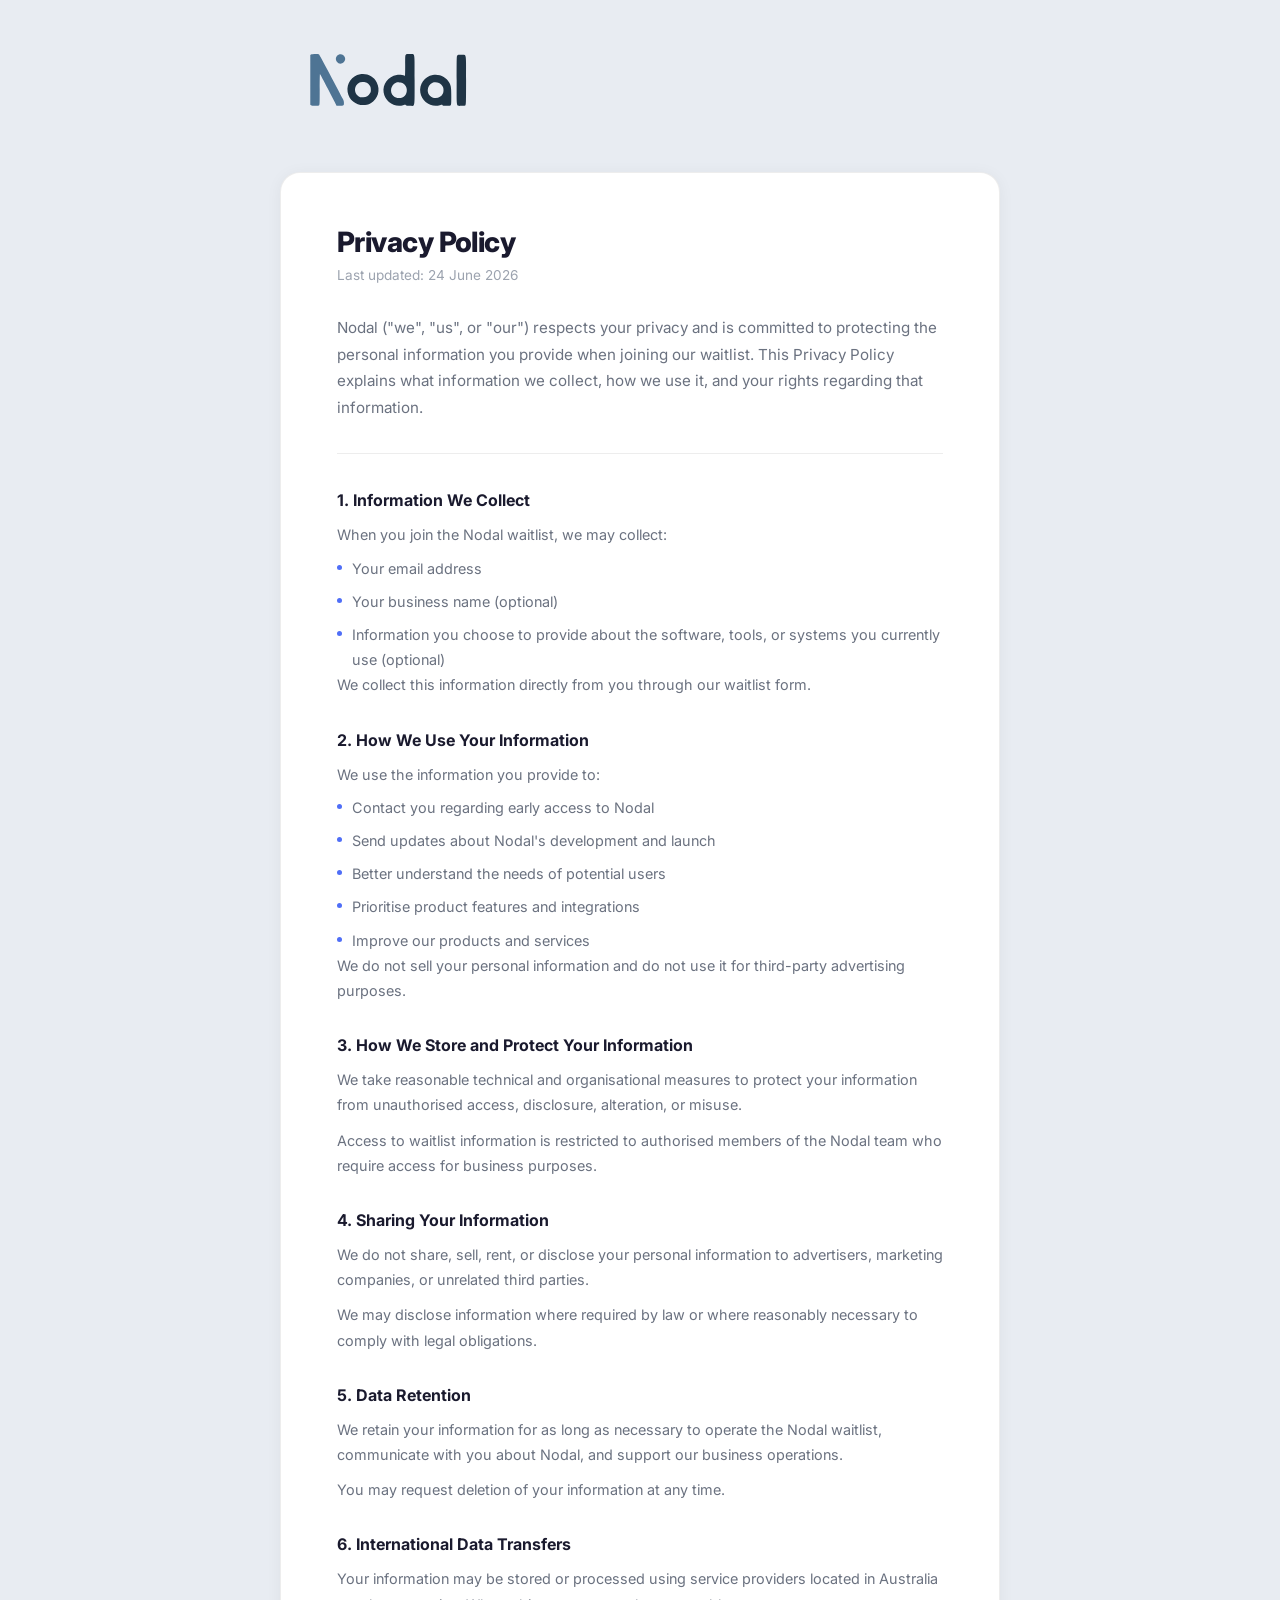
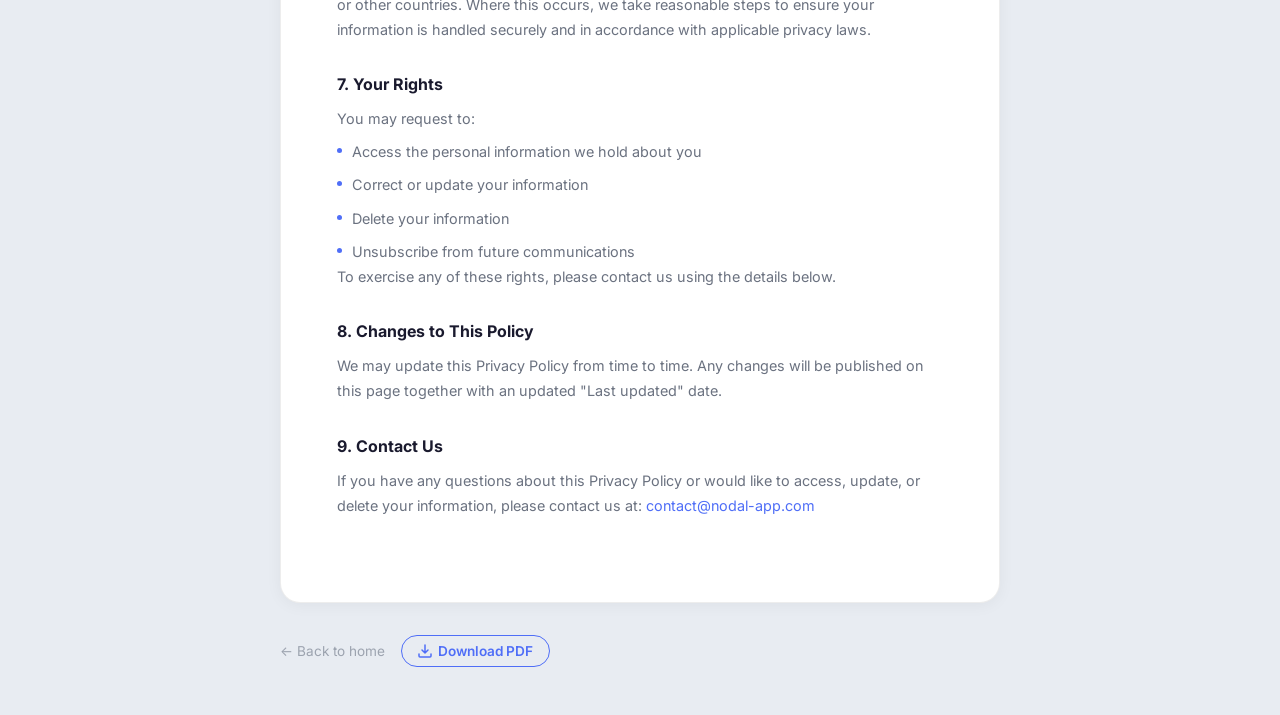
==== privacy.html @ 823ef462 "Add files via upload" ====
<!DOCTYPE html>
<html lang="en">
<head>
  <meta charset="UTF-8" />
  <meta name="viewport" content="width=device-width, initial-scale=1.0" />
  <title>Our Privacy Policy</title>
  <link rel="icon" href="nodal.ico" type="image/x-icon" />
  <link rel="preconnect" href="https://fonts.googleapis.com" />
  <link rel="preconnect" href="https://fonts.gstatic.com" crossorigin />
  <link href="https://fonts.googleapis.com/css2?family=Inter:wght@300;400;500;600;700;800&display=swap" rel="stylesheet" />
  <style>
    *, *::before, *::after {
      box-sizing: border-box;
      margin: 0;
      padding: 0;
    }

    :root {
      --bg: #e8ecf2;
      --card-bg: #ffffff;
      --text-primary: #1a1a2e;
      --text-secondary: #6b7280;
      --text-muted: #9ca3af;
      --accent: #4f6ef7;
      --border: rgba(0, 0, 0, 0.07);
    }

    body {
      font-family: 'Inter', -apple-system, BlinkMacSystemFont, sans-serif;
      background-color: var(--bg);
      color: var(--text-primary);
      min-height: 100vh;
      padding: 48px 24px;
      -webkit-font-smoothing: antialiased;
    }

    .page {
      max-width: 720px;
      margin: 0 auto;
    }

    .logo {
      display: block;
      margin-bottom: 40px;
    }

    .logo img {
      height: 80px;
      width: auto;
    }

    .card {
      background: var(--card-bg);
      border: 1px solid var(--border);
      border-radius: 20px;
      padding: 52px 56px;
      box-shadow: 0 2px 16px rgba(0,0,0,0.05);
    }

    @media (max-width: 600px) {
      .card { padding: 36px 24px; }
    }

    .policy-title {
      font-size: 1.75rem;
      font-weight: 800;
      letter-spacing: -0.02em;
      color: var(--text-primary);
      margin-bottom: 8px;
    }

    .policy-date {
      font-size: 0.85rem;
      color: var(--text-muted);
      margin-bottom: 32px;
    }

    .policy-intro {
      font-size: 0.95rem;
      line-height: 1.75;
      color: var(--text-secondary);
      margin-bottom: 36px;
      padding-bottom: 32px;
      border-bottom: 1px solid var(--border);
    }

    .section {
      margin-bottom: 32px;
    }

    .section h2 {
      font-size: 1rem;
      font-weight: 700;
      color: var(--text-primary);
      margin-bottom: 12px;
    }

    .section p, .section li {
      font-size: 0.9rem;
      line-height: 1.75;
      color: var(--text-secondary);
    }

    .section p + p {
      margin-top: 10px;
    }

    .section ul {
      list-style: none;
      display: flex;
      flex-direction: column;
      gap: 8px;
      margin-top: 8px;
    }

    .section li {
      display: flex;
      gap: 10px;
    }

    .section li::before {
      content: '';
      width: 5px;
      height: 5px;
      border-radius: 50%;
      background: var(--accent);
      flex-shrink: 0;
      margin-top: 9px;
    }

    .section a {
      color: var(--accent);
      text-decoration: none;
    }

    .section a:hover {
      text-decoration: underline;
    }

    .bottom-links {
      display: flex;
      align-items: center;
      gap: 16px;
      margin-top: 32px;
    }

    .back-link {
      display: inline-flex;
      align-items: center;
      gap: 6px;
      font-size: 0.85rem;
      color: var(--text-muted);
      text-decoration: none;
    }

    .back-link:hover {
      color: var(--text-primary);
    }

    .download-btn {
      display: inline-flex;
      align-items: center;
      gap: 6px;
      font-family: inherit;
      font-size: 0.85rem;
      font-weight: 600;
      color: var(--accent);
      background: none;
      border: 1px solid var(--accent);
      border-radius: 100px;
      padding: 7px 16px;
      cursor: pointer;
      text-decoration: none;
      transition: background 0.15s, color 0.15s;
    }

    .download-btn:hover {
      background: var(--accent);
      color: #ffffff;
    }

    .download-btn svg {
      width: 14px;
      height: 14px;
    }

    @media print {
      body { background: #fff; padding: 0; }
      .logo, .bottom-links { display: none; }
      .card {
        border: none;
        border-radius: 0;
        box-shadow: none;
        padding: 0;
      }
    }
  </style>
</head>
<body>
  <div class="page">

    <a href="index.html" class="logo">
      <img src="nodal.svg" alt="Nodal" />
    </a>

    <div class="card">
      <h1 class="policy-title">Privacy Policy</h1>
      <p class="policy-date">Last updated: 24 June 2026</p>

      <p class="policy-intro">
        Nodal ("we", "us", or "our") respects your privacy and is committed to protecting the
        personal information you provide when joining our waitlist. This Privacy Policy explains
        what information we collect, how we use it, and your rights regarding that information.
      </p>

      <div class="section">
        <h2>1. Information We Collect</h2>
        <p>When you join the Nodal waitlist, we may collect:</p>
        <ul>
          <li>Your email address</li>
          <li>Your business name (optional)</li>
          <li>Information you choose to provide about the software, tools, or systems you currently use (optional)</li>
        </ul>
        <p>We collect this information directly from you through our waitlist form.</p>
      </div>

      <div class="section">
        <h2>2. How We Use Your Information</h2>
        <p>We use the information you provide to:</p>
        <ul>
          <li>Contact you regarding early access to Nodal</li>
          <li>Send updates about Nodal's development and launch</li>
          <li>Better understand the needs of potential users</li>
          <li>Prioritise product features and integrations</li>
          <li>Improve our products and services</li>
        </ul>
        <p>We do not sell your personal information and do not use it for third-party advertising purposes.</p>
      </div>

      <div class="section">
        <h2>3. How We Store and Protect Your Information</h2>
        <p>We take reasonable technical and organisational measures to protect your information from unauthorised access, disclosure, alteration, or misuse.</p>
        <p>Access to waitlist information is restricted to authorised members of the Nodal team who require access for business purposes.</p>
      </div>

      <div class="section">
        <h2>4. Sharing Your Information</h2>
        <p>We do not share, sell, rent, or disclose your personal information to advertisers, marketing companies, or unrelated third parties.</p>
        <p>We may disclose information where required by law or where reasonably necessary to comply with legal obligations.</p>
      </div>

      <div class="section">
        <h2>5. Data Retention</h2>
        <p>We retain your information for as long as necessary to operate the Nodal waitlist, communicate with you about Nodal, and support our business operations.</p>
        <p>You may request deletion of your information at any time.</p>
      </div>

      <div class="section">
        <h2>6. International Data Transfers</h2>
        <p>Your information may be stored or processed using service providers located in Australia or other countries. Where this occurs, we take reasonable steps to ensure your information is handled securely and in accordance with applicable privacy laws.</p>
      </div>

      <div class="section">
        <h2>7. Your Rights</h2>
        <p>You may request to:</p>
        <ul>
          <li>Access the personal information we hold about you</li>
          <li>Correct or update your information</li>
          <li>Delete your information</li>
          <li>Unsubscribe from future communications</li>
        </ul>
        <p>To exercise any of these rights, please contact us using the details below.</p>
      </div>

      <div class="section">
        <h2>8. Changes to This Policy</h2>
        <p>We may update this Privacy Policy from time to time. Any changes will be published on this page together with an updated "Last updated" date.</p>
      </div>

      <div class="section">
        <h2>9. Contact Us</h2>
        <p>If you have any questions about this Privacy Policy or would like to access, update, or delete your information, please contact us at: <a href="mailto:contact@nodal-app.com">contact@nodal-app.com</a></p>
      </div>
    </div>

    <div class="bottom-links">
      <a href="index.html" class="back-link">← Back to home</a>
      <button class="download-btn" onclick="window.print()">
        <svg viewBox="0 0 14 14" fill="none"><path d="M7 1v8M4 6l3 3 3-3" stroke="currentColor" stroke-width="1.5" stroke-linecap="round" stroke-linejoin="round"/><path d="M1 10v2a1 1 0 001 1h10a1 1 0 001-1v-2" stroke="currentColor" stroke-width="1.5" stroke-linecap="round"/></svg>
        Download PDF
      </button>
    </div>

  </div>
</body>
</html>
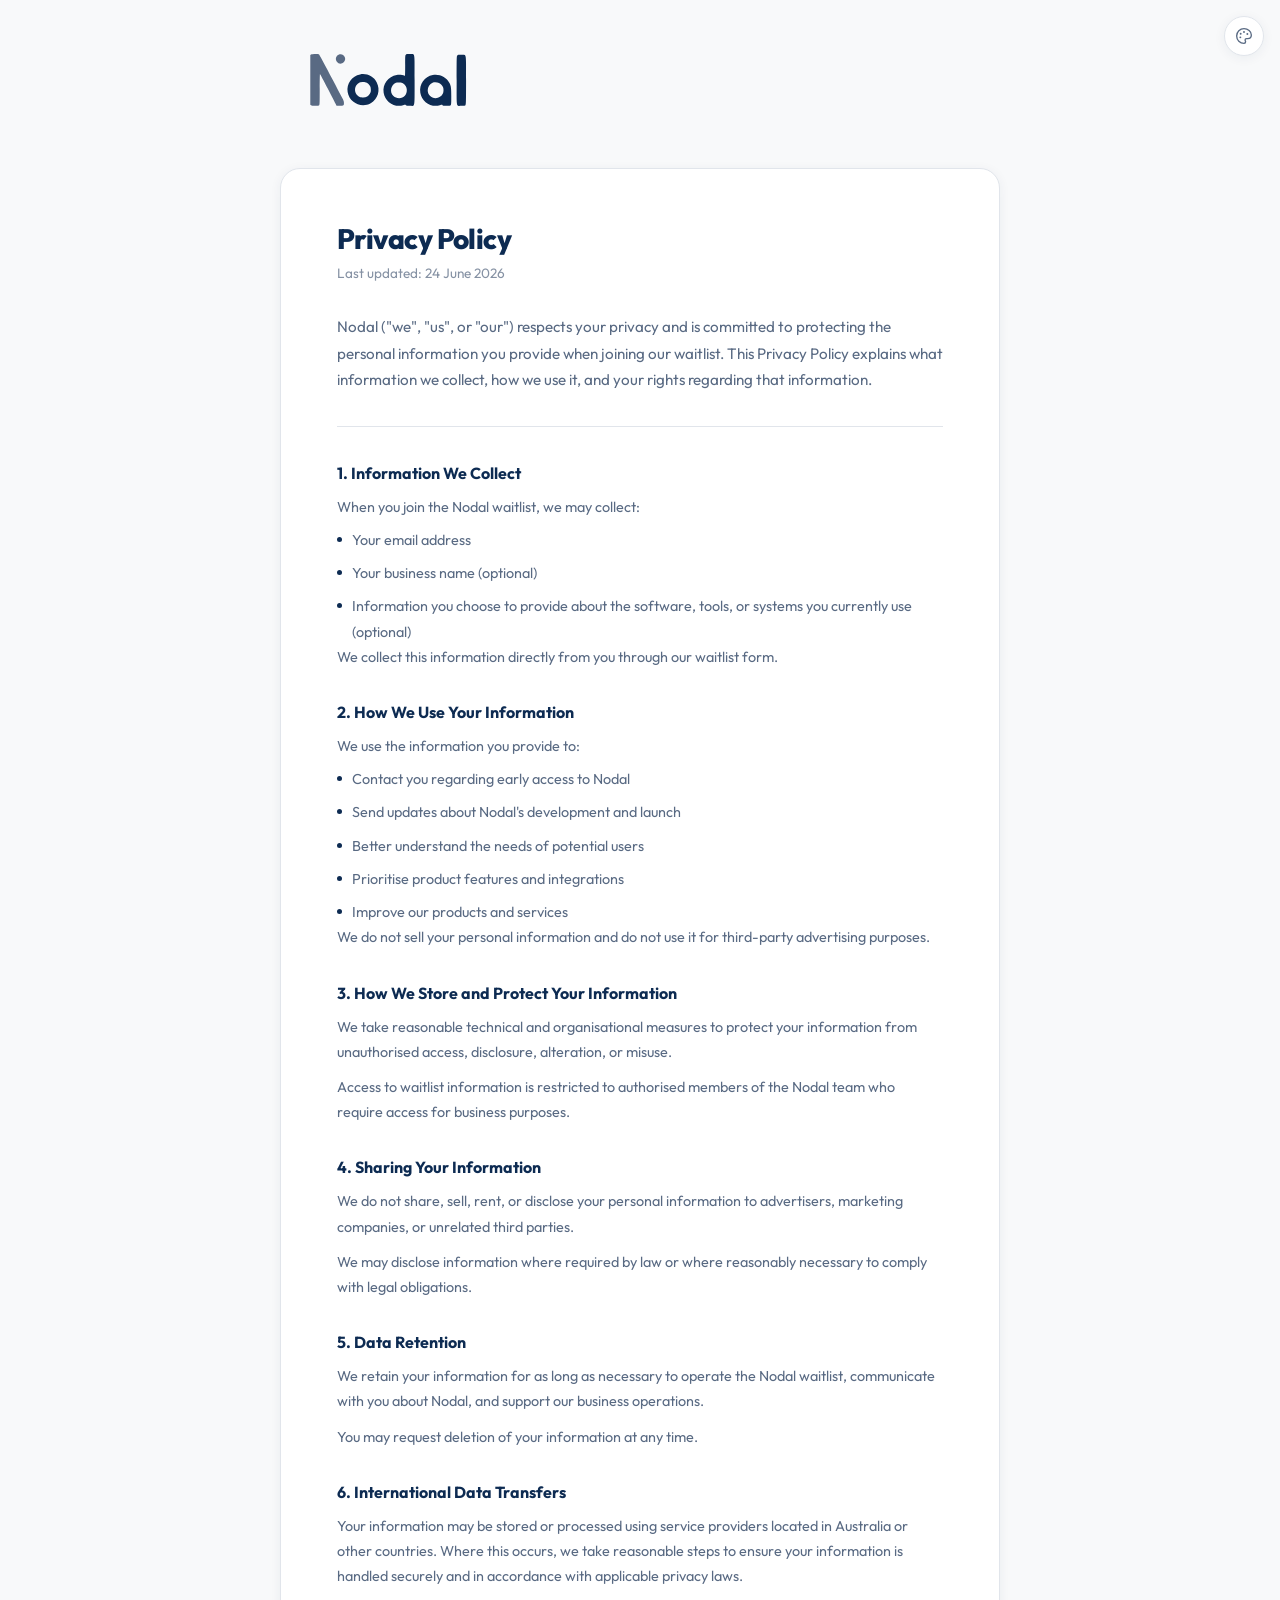
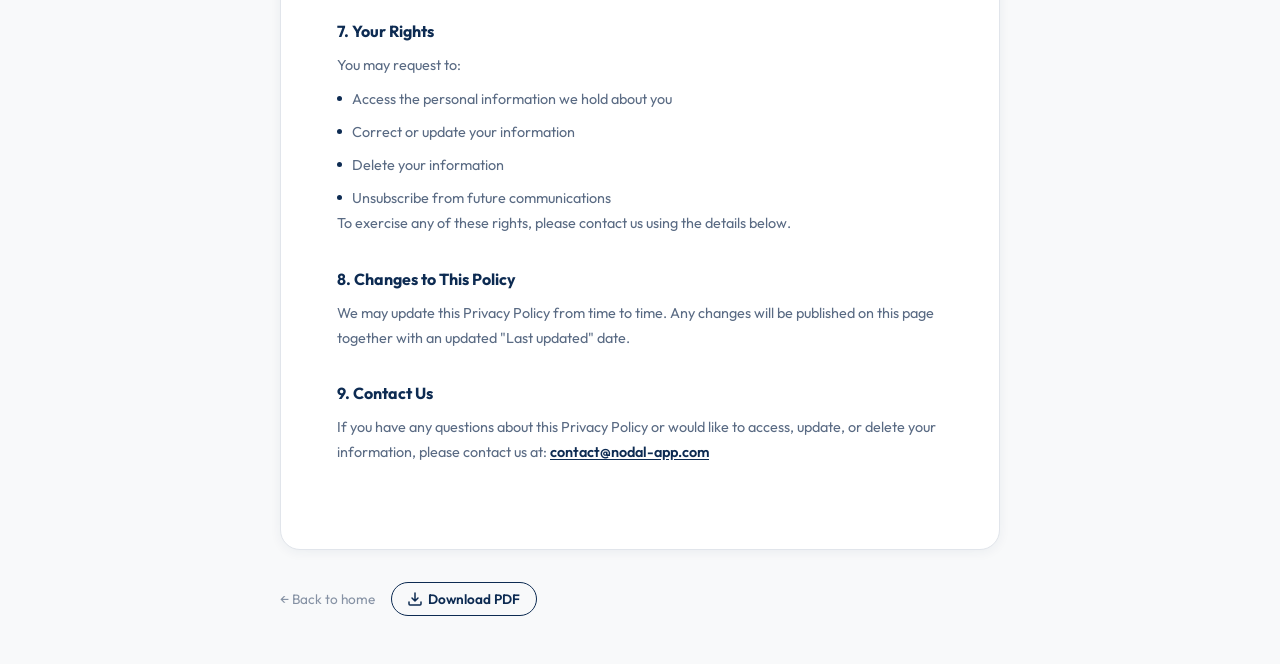
==== commit 39e4170f: "Add files via upload" ====
--- a/privacy.html
+++ b/privacy.html
@@ -7,7 +7,11 @@
   <link rel="icon" href="nodal.ico" type="image/x-icon" />
   <link rel="preconnect" href="https://fonts.googleapis.com" />
   <link rel="preconnect" href="https://fonts.gstatic.com" crossorigin />
-  <link href="https://fonts.googleapis.com/css2?family=Inter:wght@300;400;500;600;700;800&display=swap" rel="stylesheet" />
+  <link href="https://fonts.googleapis.com/css2?family=Outfit:wght@400;500;600;700;800&display=swap" rel="stylesheet" />
+  <!-- Brand palette + theme picker, shared with the app. Blocking on purpose:
+       it applies a saved theme before the first paint. -->
+  <link rel="stylesheet" href="theme.css" />
+  <script src="theme.js"></script>
   <style>
     *, *::before, *::after {
       box-sizing: border-box;
@@ -15,20 +19,10 @@
       padding: 0;
     }
 
-    :root {
-      --bg: #e8ecf2;
-      --card-bg: #ffffff;
-      --text-primary: #1a1a2e;
-      --text-secondary: #6b7280;
-      --text-muted: #9ca3af;
-      --accent: #4f6ef7;
-      --border: rgba(0, 0, 0, 0.07);
-    }
-
     body {
-      font-family: 'Inter', -apple-system, BlinkMacSystemFont, sans-serif;
+      font-family: 'Outfit', -apple-system, BlinkMacSystemFont, "Segoe UI", Roboto, Helvetica, Arial, sans-serif;
       background-color: var(--bg);
-      color: var(--text-primary);
+      color: var(--text);
       min-height: 100vh;
       padding: 48px 24px;
       -webkit-font-smoothing: antialiased;
@@ -41,20 +35,17 @@
 
     .logo {
       display: block;
+      width: 212px;
+      max-width: 100%;
       margin-bottom: 40px;
     }
 
-    .logo img {
-      height: 80px;
-      width: auto;
-    }
-
     .card {
-      background: var(--card-bg);
+      background: var(--panel);
       border: 1px solid var(--border);
       border-radius: 20px;
       padding: 52px 56px;
-      box-shadow: 0 2px 16px rgba(0,0,0,0.05);
+      box-shadow: var(--shadow-sm);
     }
 
     @media (max-width: 600px) {
@@ -65,20 +56,20 @@
       font-size: 1.75rem;
       font-weight: 800;
       letter-spacing: -0.02em;
-      color: var(--text-primary);
+      color: var(--text);
       margin-bottom: 8px;
     }
 
     .policy-date {
       font-size: 0.85rem;
-      color: var(--text-muted);
+      color: var(--faint);
       margin-bottom: 32px;
     }
 
     .policy-intro {
       font-size: 0.95rem;
       line-height: 1.75;
-      color: var(--text-secondary);
+      color: var(--muted);
       margin-bottom: 36px;
       padding-bottom: 32px;
       border-bottom: 1px solid var(--border);
@@ -91,14 +82,14 @@
     .section h2 {
       font-size: 1rem;
       font-weight: 700;
-      color: var(--text-primary);
+      color: var(--text);
       margin-bottom: 12px;
     }
 
     .section p, .section li {
       font-size: 0.9rem;
       line-height: 1.75;
-      color: var(--text-secondary);
+      color: var(--muted);
     }
 
     .section p + p {
@@ -128,13 +119,17 @@
       margin-top: 9px;
     }
 
+    /* Under the brand theme the accent is the same navy as the headings, so
+       links carry a standing underline rather than relying on colour alone. */
     .section a {
       color: var(--accent);
-      text-decoration: none;
+      font-weight: 600;
+      text-decoration: underline;
+      text-underline-offset: 2px;
     }
 
     .section a:hover {
-      text-decoration: underline;
+      color: var(--accent-hover);
     }
 
     .bottom-links {
@@ -149,12 +144,12 @@
       align-items: center;
       gap: 6px;
       font-size: 0.85rem;
-      color: var(--text-muted);
+      color: var(--faint);
       text-decoration: none;
     }
 
     .back-link:hover {
-      color: var(--text-primary);
+      color: var(--text);
     }
 
     .download-btn {
@@ -176,7 +171,7 @@
 
     .download-btn:hover {
       background: var(--accent);
-      color: #ffffff;
+      color: var(--on-accent);
     }
 
     .download-btn svg {
@@ -185,6 +180,17 @@
     }
 
     @media print {
+      /* Print on white in brand ink whatever theme is on screen. !important is
+         needed because theme.js applies a chosen ramp as inline styles on
+         <html>, which a plain rule here could not outrank. */
+      html {
+        --panel: #FFFFFF !important;
+        --bg: #FFFFFF !important;
+        --text: #0D2B52 !important;
+        --muted: #33445E !important;
+        --accent: #0D2B52 !important;
+        --border: #E1E5EB !important;
+      }
       body { background: #fff; padding: 0; }
       .logo, .bottom-links { display: none; }
       .card {
@@ -199,8 +205,40 @@
 <body>
   <div class="page">
 
+    <!-- Wordmark inlined (rather than <img src="nodal.svg">) so it can take
+         its ink from the active theme. Paths kept in sync with nodal.svg. -->
     <a href="index.html" class="logo">
-      <img src="nodal.svg" alt="Nodal" />
+      <svg viewBox="0 0 630 238" fill-rule="evenodd" role="img" aria-label="Nodal">
+      <g class="wordmark" transform="translate(0,238) scale(0.1,-0.1)">
+        <path d="M3740 2180 c-19 -19 -20 -33 -20 -325 0 -168 -3 -305 -6 -305 -3 0
+-13 4 -23 10 -40 21 -149 30 -223 19 -254 -39 -427 -274 -388 -526 42 -272
+314 -448 580 -375 62 17 66 17 83 0 14 -15 34 -18 117 -18 157 0 140 -91 140
+770 0 861 17 770 -140 770 -87 0 -103 -3 -120 -20z m-78 -855 c69 -49 101
+-104 106 -181 10 -148 -85 -254 -228 -254 -72 0 -122 19 -169 63 -120 114 -81
+323 74 394 19 8 57 12 102 10 61 -2 78 -7 115 -32z"/>
+        <path d="M5270 2160 c-20 -20 -20 -33 -20 -740 0 -850 -17 -760 143 -760 88 0
+106 3 120 18 16 17 17 83 17 740 0 852 16 762 -140 762 -87 0 -103 -3 -120
+-20z"/>
+        <path d="M2380 1596 c-244 -46 -408 -279 -370 -523 49 -317 408 -491 685 -333
+216 124 295 393 181 617 -90 178 -297 277 -496 239z m201 -249 c25 -14 59 -44
+79 -72 31 -43 35 -58 38 -121 4 -64 1 -78 -24 -123 -48 -90 -115 -125 -226
+-119 -62 3 -80 8 -118 35 -149 102 -129 338 35 409 17 7 62 13 101 14 55 0 80
+-5 115 -23z"/>
+        <path d="M4540 1576 c-244 -46 -408 -279 -370 -523 42 -273 315 -449 581 -375
+64 18 67 18 78 0 10 -16 25 -18 120 -18 92 0 110 3 124 18 15 16 17 49 17 258
+0 257 -7 309 -54 402 -90 177 -297 276 -496 238z m185 -237 c50 -24 100 -76
+121 -125 20 -47 17 -141 -5 -189 -39 -84 -120 -135 -216 -135 -135 0 -234 98
+-235 233 0 96 57 185 144 223 48 21 139 17 191 -7z"/>
+      </g>
+      <g class="nodemark" transform="translate(0,238) scale(0.1,-0.1)">
+        <path d="M922 2184 l-22 -15 0 -739 0 -739 22 -15 c17 -12 48 -16 124 -16 86
+0 103 3 118 19 15 16 16 61 16 477 0 252 4 454 8 449 13 -15 448 -844 471
+-897 l20 -48 100 0 c116 0 121 4 121 90 0 35 -8 67 -26 103 -118 234 -700
+1325 -712 1335 -24 19 -211 16 -240 -4z"/>
+        <path d="M1740 2181 c-81 -38 -104 -135 -50 -209 54 -76 140 -79 209 -8 105
+108 -22 282 -159 217z"/>
+      </g>
+    </svg>
     </a>
 
     <div class="card">
--- a/theme.css
+++ b/theme.css
@@ -0,0 +1,208 @@
+/* ---------------------------------------------------------------------------
+   Nodal brand tokens + the theme picker, shared by every page on the site.
+
+   The palette, the token names and the preset list are deliberately the same
+   as the app's (bot_pipeline/public/index.html) so the site and the product
+   read as one thing: deep navy ink, near-white surfaces, one pale-yellow
+   accent. theme.js maps a chosen 5-colour ramp onto these same variables as
+   inline overrides on <html>, so anything written in terms of them themes for
+   free - avoid hard-coded hex in the page stylesheets.
+   --------------------------------------------------------------------------- */
+
+:root {
+  color-scheme: light dark;
+
+  /* Ramp-driven tokens: theme.js overrides exactly these (see THEME_VARS). */
+  --bg: #F8F9FA;
+  --panel: #FFFFFF;
+  --text: #0D2B52;
+  --muted: #596A83;
+  --accent: #0D2B52;
+  --accent-hover: #1A3D6E;
+  --on-accent: #FFFFFF;
+  --border: #E1E5EB;
+
+  /* Fixed across every theme, exactly as in the app: the pale yellow is what
+     still reads as "Nodal" whichever ramp is active, and error red is a
+     semantic rather than a stylistic choice. */
+  --brand-accent: #FFF59E;
+  --brand-accent-hover: #F7E97D;
+  --brand-ink: #0D2B52; /* text on the yellow - holds ~13:1, unlike white */
+  --error: #DE5454;
+
+  --shadow-sm: 0 2px 12px rgba(13, 43, 82, 0.06);
+  --shadow-md: 0 2px 24px rgba(13, 43, 82, 0.08);
+
+  /* Derived. Declared once here and computed at use time, so they follow both
+     the dark-scheme block below and any inline ramp override. The flat value
+     on each first line is the fallback for browsers without color-mix(), which
+     drop the second declaration as unparseable. */
+  --faint: #8494AB;
+  --faint: color-mix(in srgb, var(--muted) 72%, var(--bg));
+  --hover: #F4F6F8;
+  --hover: color-mix(in srgb, var(--muted) 10%, var(--panel));
+  --accent-glow: rgba(13, 43, 82, 0.18);
+  --accent-glow: color-mix(in srgb, var(--accent) 18%, transparent);
+  --brand-glow: rgba(255, 245, 158, 0.55);
+  --brand-glow: color-mix(in srgb, var(--brand-accent) 55%, transparent);
+}
+
+@media (prefers-color-scheme: dark) {
+  :root {
+    --bg: #0A1830;
+    --panel: #0D2B52;
+    --text: #F8F9FA;
+    --muted: #9AAAC2;
+    --accent: #2E5C94;
+    --accent-hover: #3A70B0;
+    --on-accent: #FFFFFF;
+    --border: #1E3A5F;
+    --shadow-sm: 0 2px 12px rgba(0, 0, 0, 0.35);
+    --shadow-md: 0 2px 24px rgba(0, 0, 0, 0.45);
+    /* Re-stated (not just the flat fallbacks) so the derived tokens keep
+       following --muted/--accent here too - a later flat declaration would
+       otherwise win over the color-mix() ones above and freeze them. */
+    --faint: #7A8AA3;
+    --faint: color-mix(in srgb, var(--muted) 72%, var(--bg));
+    --hover: #17335A;
+    --hover: color-mix(in srgb, var(--muted) 10%, var(--panel));
+    --accent-glow: rgba(46, 92, 148, 0.28);
+    --accent-glow: color-mix(in srgb, var(--accent) 18%, transparent);
+  }
+}
+
+/* The wordmark is inlined in each page so it can take its colour from the
+   theme (an <img> can't see these variables). Kept in sync with nodal.svg.
+   Each page sets .logo's width; the viewBox keeps the height in proportion,
+   including when a narrow screen caps the width. */
+.logo svg {
+  display: block;
+  width: 100%;
+  height: auto;
+}
+.logo .wordmark { fill: var(--text); }
+.logo .nodemark { fill: var(--muted); }
+
+/* ── Theme picker ─────────────────────────────────────────────────────────
+   Injected into every page by theme.js, so it needs no page markup. Fixed to
+   the top-right corner and prefixed to stay clear of page styles. */
+
+.nodal-theme {
+  position: fixed;
+  top: 16px;
+  right: 16px;
+  z-index: 100;
+  font-family: inherit;
+  display: flex;
+  flex-direction: column;
+  align-items: flex-end;
+  gap: 8px;
+}
+
+.nodal-theme-launcher {
+  display: flex;
+  align-items: center;
+  justify-content: center;
+  width: 40px;
+  height: 40px;
+  border-radius: 50%;
+  background: var(--panel);
+  border: 1px solid var(--border);
+  color: var(--muted);
+  box-shadow: var(--shadow-sm);
+  cursor: pointer;
+  transition: color 0.15s, border-color 0.15s;
+}
+
+.nodal-theme-launcher:hover,
+.nodal-theme-launcher[aria-expanded="true"] {
+  color: var(--text);
+  border-color: var(--muted);
+}
+
+.nodal-theme-launcher svg {
+  width: 20px;
+  height: 20px;
+}
+
+.nodal-theme-panel {
+  width: 268px;
+  max-height: min(70vh, 560px);
+  overflow-y: auto;
+  padding: 16px;
+  background: var(--panel);
+  border: 1px solid var(--border);
+  border-radius: 16px;
+  box-shadow: var(--shadow-md);
+}
+
+.nodal-theme-panel[hidden] { display: none; }
+
+.nodal-theme-title {
+  font-size: 0.7rem;
+  font-weight: 700;
+  text-transform: uppercase;
+  letter-spacing: 0.08em;
+  color: var(--faint);
+  margin-bottom: 10px;
+}
+
+.nodal-theme-presets {
+  display: flex;
+  flex-direction: column;
+  gap: 8px;
+}
+
+.nodal-theme-preset {
+  display: flex;
+  align-items: center;
+  gap: 8px;
+  width: 100%;
+  padding: 8px 12px;
+  border: 2px solid var(--border);
+  border-radius: 10px;
+  background: var(--bg);
+  color: var(--text);
+  font-family: inherit;
+  cursor: pointer;
+}
+
+.nodal-theme-preset:hover { border-color: var(--muted); }
+
+.nodal-theme-preset.selected {
+  border-color: var(--accent);
+  box-shadow: inset 0 -3px 0 var(--brand-accent);
+}
+
+.nodal-theme-swatch {
+  width: 1.15rem;
+  height: 1.15rem;
+  border-radius: 50%;
+  flex-shrink: 0;
+  border: 1px solid rgba(0, 0, 0, 0.15);
+}
+
+.nodal-theme-preset-label {
+  margin-left: auto;
+  font-size: 0.8rem;
+  font-weight: 600;
+  white-space: nowrap;
+}
+
+.nodal-theme-note {
+  margin-top: 14px;
+  padding-top: 12px;
+  border-top: 1px solid var(--border);
+  font-size: 0.7rem;
+  line-height: 1.5;
+  color: var(--faint);
+}
+
+@media (max-width: 640px) {
+  .nodal-theme { top: 10px; right: 10px; }
+  .nodal-theme-panel { width: min(268px, calc(100vw - 20px)); }
+}
+
+@media print {
+  .nodal-theme { display: none !important; }
+}
